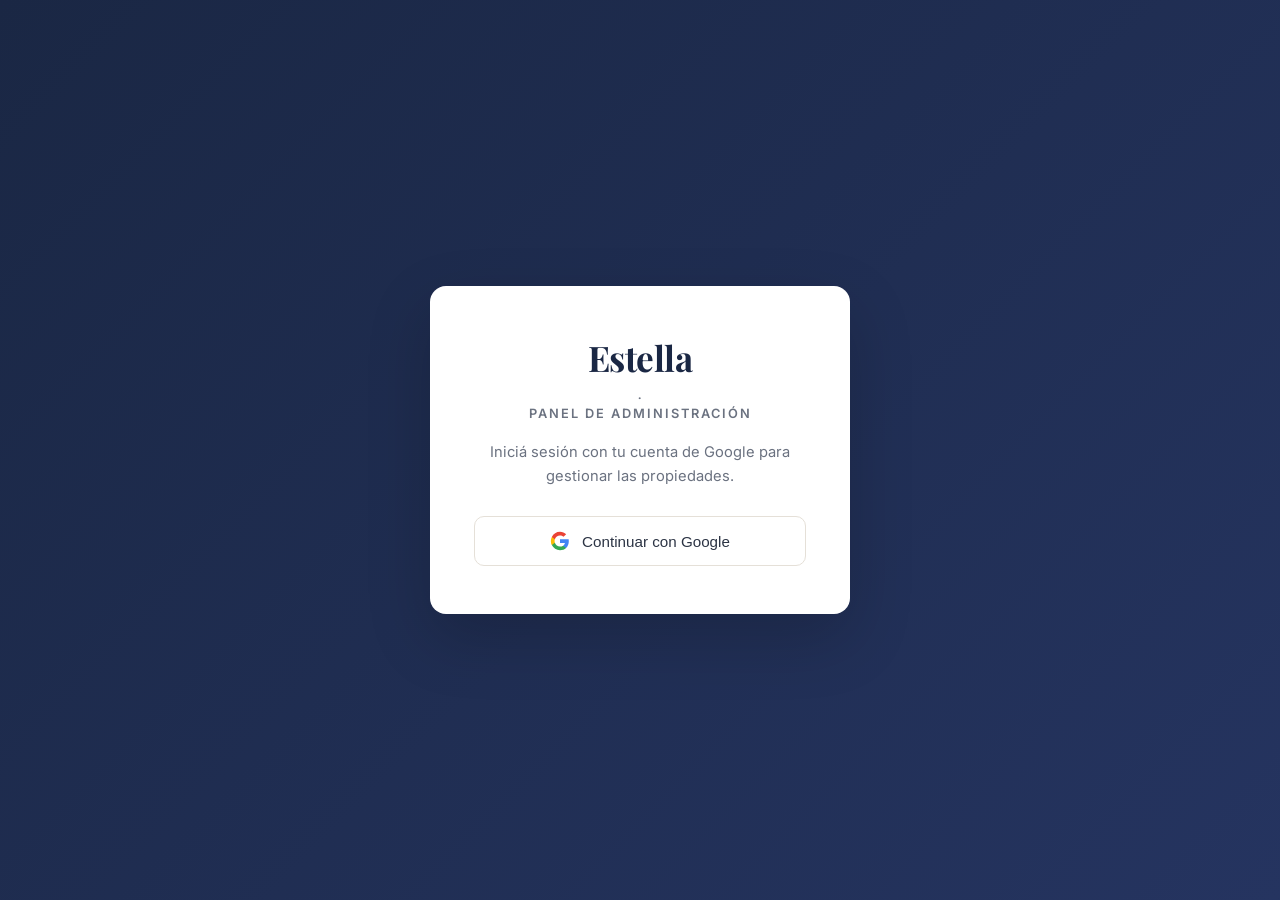
==== Admin/admin.html @ 2f1c6a8d "k" ====
<!DOCTYPE html>
<html lang="es">
<head>
    <meta charset="UTF-8">
    <meta name="viewport" content="width=device-width, initial-scale=1.0">
    <title>Panel de Administración | Estella Escribana</title>
    <link rel="stylesheet" href="admin.css">
    <link href="https://fonts.googleapis.com/css2?family=Playfair+Display:wght@400;600&family=Inter:wght@300;400;500;600&display=swap" rel="stylesheet">
</head>
<body>

    <!-- ===== PANTALLA DE LOGIN ===== -->
    <div id="login-screen" class="login-screen">
        <div class="login-card">
            <div class="login-logo">
                <h1>Estella<span class="accent">.</span></h1>
                <span>Panel de Administración</span>
            </div>
            <p class="login-desc">Iniciá sesión con tu cuenta de Google para gestionar las propiedades.</p>
            <button id="google-login-btn" class="google-btn">
                <svg width="20" height="20" viewBox="0 0 24 24">
                    <path fill="#4285F4" d="M22.56 12.25c0-.78-.07-1.53-.2-2.25H12v4.26h5.92c-.26 1.37-1.04 2.53-2.21 3.31v2.77h3.57c2.08-1.92 3.28-4.74 3.28-8.09z"/>
                    <path fill="#34A853" d="M12 23c2.97 0 5.46-.98 7.28-2.66l-3.57-2.77c-.98.66-2.23 1.06-3.71 1.06-2.86 0-5.29-1.93-6.16-4.53H2.18v2.84C3.99 20.53 7.7 23 12 23z"/>
                    <path fill="#FBBC05" d="M5.84 14.09c-.22-.66-.35-1.36-.35-2.09s.13-1.43.35-2.09V7.07H2.18C1.43 8.55 1 10.22 1 12s.43 3.45 1.18 4.93l2.85-2.22.81-.62z"/>
                    <path fill="#EA4335" d="M12 5.38c1.62 0 3.06.56 4.21 1.64l3.15-3.15C17.45 2.09 14.97 1 12 1 7.7 1 3.99 3.47 2.18 7.07l3.66 2.84c.87-2.6 3.3-4.53 6.16-4.53z"/>
                </svg>
                Continuar con Google
            </button>
            <p id="login-error" class="login-error hidden"></p>
        </div>
    </div>

    <!-- ===== PANEL ADMIN ===== -->
    <div id="admin-panel" class="admin-panel hidden">

        <header class="admin-header">
            <div class="admin-header-brand">
                <h1>Estella<span class="accent">.</span></h1>
                <span class="admin-label">Admin</span>
            </div>
            <div class="admin-header-user">
                <img id="user-photo" src="" alt="" class="user-avatar">
                <span id="user-name"></span>
                <button id="logout-btn" class="btn-sm-outline">Salir</button>
            </div>
        </header>

        <main class="admin-main">
            <div class="admin-toolbar">
                <div>
                    <h2>Propiedades</h2>
                    <p id="prop-count-text" class="prop-count-text">Cargando...</p>
                </div>
                <button id="add-btn" class="btn-primary">+ Nueva propiedad</button>
            </div>

            <div id="props-grid" class="props-grid"></div>

            <div id="empty-state" class="empty-state hidden">
                <div class="empty-icon">🏠</div>
                <h3>No hay propiedades aún</h3>
                <p>Hacé click en "Nueva propiedad" para agregar la primera.</p>
            </div>

            <div id="loading-state" class="loading-state">
                <div class="spinner"></div>
                <p>Cargando...</p>
            </div>
        </main>
    </div>

    <!-- ===== MODAL ADD/EDIT ===== -->
    <div id="modal" class="modal hidden">
        <div class="modal-overlay" id="modal-overlay"></div>
        <div class="modal-box">

            <div class="modal-head">
                <h3 id="modal-title">Nueva propiedad</h3>
                <button class="modal-close" id="modal-close">✕</button>
            </div>

            <div class="modal-body">
                <form id="prop-form" autocomplete="off">
                    <input type="hidden" id="f-id">

                    <div class="form-row">
                        <div class="form-field">
                            <label for="f-titulo">Título *</label>
                            <input id="f-titulo" type="text" placeholder="Ej: Casa 3 dorm. — Pocitos" required>
                        </div>
                        <div class="form-field">
                            <label for="f-precio">Precio *</label>
                            <input id="f-precio" type="text" placeholder="Ej: USD 185.000" required>
                        </div>
                    </div>

                    <div class="form-row">
                        <div class="form-field">
                            <label for="f-tipo">Tipo *</label>
                            <select id="f-tipo" required>
                                <option value="">— Seleccionar —</option>
                                <option value="casa">Casa</option>
                                <option value="departamento">Departamento</option>
                                <option value="terreno">Terreno</option>
                                <option value="local">Local comercial</option>
                            </select>
                        </div>
                        <div class="form-field">
                            <label for="f-operacion">Operación *</label>
                            <select id="f-operacion" required>
                                <option value="">— Seleccionar —</option>
                                <option value="Venta">Venta</option>
                                <option value="Alquiler">Alquiler</option>
                                <option value="Alquiler temporal">Alquiler temporal</option>
                            </select>
                        </div>
                    </div>

                    <div class="form-row form-row-3">
                        <div class="form-field">
                            <label for="f-dorm">Dormitorios</label>
                            <input id="f-dorm" type="number" min="0" placeholder="3">
                        </div>
                        <div class="form-field">
                            <label for="f-metros">Metros ²</label>
                            <input id="f-metros" type="number" min="0" placeholder="120">
                        </div>
                        <div class="form-field">
                            <label for="f-ubicacion">Ubicación *</label>
                            <input id="f-ubicacion" type="text" placeholder="Pocitos, Montevideo" required>
                        </div>
                    </div>

                    <div class="form-field">
                        <label for="f-desc">Descripción</label>
                        <textarea id="f-desc" rows="3" placeholder="Descripción de la propiedad..."></textarea>
                    </div>

                    <div class="form-field">
                        <label>Imágenes</label>
                        <div class="upload-area" id="upload-area">
                            <input type="file" id="f-images" accept="image/*" multiple>
                            <span class="upload-icon">📷</span>
                            <span>Hacé click o arrastrá imágenes aquí</span>
                            <small>JPG, PNG, WebP — máx. 10 MB por imagen</small>
                        </div>
                        <div id="img-preview" class="img-preview"></div>
                    </div>

                    <div class="form-field">
                        <label class="check-label">
                            <input id="f-activa" type="checkbox" checked>
                            <span>Propiedad visible en el sitio</span>
                        </label>
                    </div>
                </form>
            </div>

            <div class="modal-foot">
                <button id="btn-cancel" class="btn-outline">Cancelar</button>
                <button id="btn-save" class="btn-primary">
                    <span id="save-text">Guardar propiedad</span>
                    <span id="save-spinner" class="hidden">Guardando...</span>
                </button>
            </div>
        </div>
    </div>

    <!-- ===== TOAST ===== -->
    <div id="toast" class="toast hidden"></div>

    <script type="module" src="admin.js"></script>
</body>
</html>
---- Admin/admin.css ----
/* ===== ADMIN PANEL CSS ===== */
:root {
    --primary:    #1a2744;
    --gold:       #c9a84c;
    --gold-light: #e2c06a;
    --cream:      #f5f0e8;
    --cream-light:#faf7f2;
    --white:      #ffffff;
    --text:       #2c3444;
    --text-light: #6b7280;
    --border:     #e5e0d8;
    --shadow:     rgba(26,39,68,0.08);
    --shadow-md:  rgba(26,39,68,0.16);
    --danger:     #dc2626;
    --success:    #16a34a;
}

*, *::before, *::after { box-sizing: border-box; margin: 0; padding: 0; }

body {
    font-family: 'Inter', sans-serif;
    background: var(--cream-light);
    color: var(--text);
    min-height: 100vh;
}

.hidden { display: none !important; }
.accent { color: var(--gold); }

/* ===== LOGIN ===== */
.login-screen {
    min-height: 100vh;
    display: flex;
    align-items: center;
    justify-content: center;
    background: linear-gradient(135deg, var(--primary) 0%, #253460 100%);
    padding: 20px;
}

.login-card {
    background: var(--white);
    border-radius: 16px;
    padding: 48px 44px;
    max-width: 420px;
    width: 100%;
    box-shadow: 0 24px 64px rgba(0,0,0,0.18);
    text-align: center;
}

.login-logo h1 {
    font-family: 'Playfair Display', serif;
    font-size: 2.2rem;
    color: var(--primary);
    letter-spacing: -0.5px;
}

.login-logo span {
    display: block;
    font-size: 0.8rem;
    font-weight: 600;
    letter-spacing: 2px;
    text-transform: uppercase;
    color: var(--text-light);
    margin-top: 4px;
}

.login-desc {
    font-size: 0.92rem;
    color: var(--text-light);
    margin: 20px 0 28px;
    line-height: 1.6;
}

.google-btn {
    display: flex;
    align-items: center;
    justify-content: center;
    gap: 12px;
    width: 100%;
    padding: 14px 24px;
    background: var(--white);
    border: 1.5px solid var(--border);
    border-radius: 10px;
    font-size: 0.95rem;
    font-weight: 500;
    color: var(--text);
    cursor: pointer;
    transition: background 0.2s, border-color 0.2s, box-shadow 0.2s;
}

.google-btn:hover {
    background: var(--cream-light);
    border-color: var(--primary);
    box-shadow: 0 4px 16px var(--shadow);
}

.login-error {
    margin-top: 16px;
    font-size: 0.85rem;
    color: var(--danger);
    background: #fef2f2;
    border: 1px solid #fecaca;
    border-radius: 8px;
    padding: 10px 14px;
}

/* ===== ADMIN PANEL ===== */
.admin-panel { min-height: 100vh; }

.admin-header {
    position: sticky;
    top: 0;
    z-index: 100;
    background: var(--primary);
    padding: 0 32px;
    height: 64px;
    display: flex;
    align-items: center;
    justify-content: space-between;
    box-shadow: 0 2px 16px rgba(0,0,0,0.2);
}

.admin-header-brand {
    display: flex;
    align-items: center;
    gap: 12px;
}

.admin-header-brand h1 {
    font-family: 'Playfair Display', serif;
    font-size: 1.5rem;
    color: var(--white);
}

.admin-label {
    font-size: 0.7rem;
    font-weight: 600;
    letter-spacing: 2px;
    text-transform: uppercase;
    color: rgba(255,255,255,0.5);
    border-left: 1px solid rgba(255,255,255,0.2);
    padding-left: 12px;
}

.admin-header-user {
    display: flex;
    align-items: center;
    gap: 12px;
}

.user-avatar {
    width: 34px;
    height: 34px;
    border-radius: 50%;
    object-fit: cover;
    border: 2px solid rgba(255,255,255,0.3);
}

#user-name {
    font-size: 0.88rem;
    color: rgba(255,255,255,0.85);
}

.btn-sm-outline {
    padding: 6px 14px;
    font-size: 0.82rem;
    font-weight: 500;
    background: transparent;
    border: 1px solid rgba(255,255,255,0.35);
    border-radius: 7px;
    color: rgba(255,255,255,0.85);
    cursor: pointer;
    transition: background 0.2s, border-color 0.2s;
}
.btn-sm-outline:hover {
    background: rgba(255,255,255,0.1);
    border-color: rgba(255,255,255,0.6);
}

/* ===== MAIN ===== */
.admin-main {
    max-width: 1200px;
    margin: 0 auto;
    padding: 40px 32px 80px;
}

.admin-toolbar {
    display: flex;
    align-items: flex-end;
    justify-content: space-between;
    margin-bottom: 32px;
}

.admin-toolbar h2 {
    font-family: 'Playfair Display', serif;
    font-size: 1.8rem;
    color: var(--primary);
}

.prop-count-text {
    font-size: 0.85rem;
    color: var(--text-light);
    margin-top: 4px;
}

/* ===== BUTTONS ===== */
.btn-primary {
    padding: 11px 22px;
    background: var(--gold);
    border: none;
    border-radius: 9px;
    font-size: 0.92rem;
    font-weight: 600;
    color: var(--primary);
    cursor: pointer;
    transition: background 0.2s, transform 0.15s, box-shadow 0.2s;
}
.btn-primary:hover {
    background: var(--gold-light);
    transform: translateY(-1px);
    box-shadow: 0 6px 20px rgba(201,168,76,0.3);
}
.btn-primary:disabled {
    opacity: 0.6;
    cursor: not-allowed;
    transform: none;
}

.btn-outline {
    padding: 11px 22px;
    background: transparent;
    border: 1.5px solid var(--border);
    border-radius: 9px;
    font-size: 0.92rem;
    font-weight: 500;
    color: var(--text);
    cursor: pointer;
    transition: border-color 0.2s, background 0.2s;
}
.btn-outline:hover {
    border-color: var(--primary);
    background: var(--cream);
}

/* ===== PROPERTY GRID ===== */
.props-grid {
    display: grid;
    grid-template-columns: repeat(auto-fill, minmax(300px, 1fr));
    gap: 24px;
}

.admin-card {
    background: var(--white);
    border-radius: 14px;
    overflow: hidden;
    box-shadow: 0 2px 12px var(--shadow);
    border: 1px solid var(--border);
    transition: transform 0.25s, box-shadow 0.25s;
}
.admin-card:hover {
    transform: translateY(-4px);
    box-shadow: 0 12px 36px var(--shadow-md);
}

.admin-card-img {
    height: 180px;
    background: var(--cream);
    background-size: cover;
    background-position: center;
    position: relative;
    display: flex;
    align-items: center;
    justify-content: center;
}

.no-img {
    font-size: 0.78rem;
    color: var(--text-light);
    letter-spacing: 1px;
}

.admin-badge {
    position: absolute;
    top: 12px;
    right: 12px;
    padding: 4px 10px;
    border-radius: 20px;
    font-size: 0.72rem;
    font-weight: 700;
    letter-spacing: 0.5px;
    text-transform: uppercase;
}
.badge-active   { background: #dcfce7; color: #15803d; }
.badge-inactive { background: #fef3c7; color: #92400e; }

.admin-card-body {
    padding: 18px 20px 14px;
}

.admin-card-tipo {
    font-size: 0.72rem;
    font-weight: 600;
    letter-spacing: 1px;
    text-transform: uppercase;
    color: var(--gold);
    margin-bottom: 6px;
}

.admin-card-body h3 {
    font-family: 'Playfair Display', serif;
    font-size: 1.05rem;
    color: var(--primary);
    margin-bottom: 6px;
    line-height: 1.3;
}

.admin-card-price {
    font-size: 1rem;
    font-weight: 600;
    color: var(--primary);
    margin-bottom: 4px;
}

.admin-card-loc {
    font-size: 0.82rem;
    color: var(--text-light);
}

.admin-card-actions {
    display: flex;
    gap: 8px;
    padding: 14px 20px 18px;
    border-top: 1px solid var(--border);
}

.btn-edit, .btn-delete {
    flex: 1;
    padding: 8px;
    border: 1.5px solid var(--border);
    border-radius: 8px;
    font-size: 0.82rem;
    font-weight: 500;
    cursor: pointer;
    transition: background 0.2s, border-color 0.2s;
    background: transparent;
    color: var(--text);
}
.btn-edit:hover   { background: var(--cream); border-color: var(--primary); }
.btn-delete:hover { background: #fef2f2; border-color: var(--danger); color: var(--danger); }

/* ===== EMPTY & LOADING STATES ===== */
.empty-state {
    text-align: center;
    padding: 80px 20px;
    color: var(--text-light);
}
.empty-icon { font-size: 3rem; margin-bottom: 16px; }
.empty-state h3 { font-family: 'Playfair Display', serif; font-size: 1.4rem; color: var(--primary); margin-bottom: 8px; }

.loading-state {
    text-align: center;
    padding: 80px 20px;
    color: var(--text-light);
}
.spinner {
    width: 36px; height: 36px;
    border: 3px solid var(--border);
    border-top-color: var(--gold);
    border-radius: 50%;
    animation: spin 0.8s linear infinite;
    margin: 0 auto 16px;
}
@keyframes spin { to { transform: rotate(360deg); } }

/* ===== MODAL ===== */
.modal {
    position: fixed;
    inset: 0;
    z-index: 200;
    display: flex;
    align-items: flex-start;
    justify-content: center;
    padding: 24px 16px;
    overflow-y: auto;
}

.modal-overlay {
    position: fixed;
    inset: 0;
    background: rgba(10,20,40,0.55);
    backdrop-filter: blur(4px);
}

.modal-box {
    position: relative;
    z-index: 1;
    background: var(--white);
    border-radius: 16px;
    width: 100%;
    max-width: 760px;
    box-shadow: 0 32px 80px rgba(0,0,0,0.22);
    margin: auto;
}

.modal-head {
    display: flex;
    align-items: center;
    justify-content: space-between;
    padding: 24px 28px;
    border-bottom: 1px solid var(--border);
}
.modal-head h3 {
    font-family: 'Playfair Display', serif;
    font-size: 1.3rem;
    color: var(--primary);
}
.modal-close {
    width: 32px; height: 32px;
    border: none;
    background: var(--cream);
    border-radius: 50%;
    font-size: 0.85rem;
    cursor: pointer;
    color: var(--text-light);
    display: flex; align-items: center; justify-content: center;
    transition: background 0.2s;
}
.modal-close:hover { background: var(--border); }

.modal-body {
    padding: 28px;
    max-height: 70vh;
    overflow-y: auto;
}

.modal-foot {
    display: flex;
    gap: 12px;
    justify-content: flex-end;
    padding: 20px 28px;
    border-top: 1px solid var(--border);
}

/* ===== FORM ===== */
.form-row {
    display: grid;
    grid-template-columns: 1fr 1fr;
    gap: 16px;
    margin-bottom: 18px;
}
.form-row-3 { grid-template-columns: 1fr 1fr 1fr; }

.form-field {
    display: flex;
    flex-direction: column;
    gap: 6px;
    margin-bottom: 18px;
}
.form-field label {
    font-size: 0.82rem;
    font-weight: 600;
    color: var(--text);
    letter-spacing: 0.3px;
}
.form-field input,
.form-field select,
.form-field textarea {
    padding: 10px 14px;
    border: 1.5px solid var(--border);
    border-radius: 9px;
    font-family: 'Inter', sans-serif;
    font-size: 0.9rem;
    color: var(--text);
    background: var(--white);
    transition: border-color 0.2s, box-shadow 0.2s;
    outline: none;
}
.form-field input:focus,
.form-field select:focus,
.form-field textarea:focus {
    border-color: var(--gold);
    box-shadow: 0 0 0 3px rgba(201,168,76,0.12);
}
.form-field textarea { resize: vertical; }

.check-label {
    display: flex;
    align-items: center;
    gap: 10px;
    cursor: pointer;
    font-size: 0.9rem;
    color: var(--text);
}
.check-label input[type="checkbox"] {
    width: 18px; height: 18px;
    accent-color: var(--gold);
    cursor: pointer;
}

/* ===== IMAGE UPLOAD ===== */
.upload-area {
    position: relative;
    border: 2px dashed var(--border);
    border-radius: 12px;
    padding: 28px 20px;
    text-align: center;
    cursor: pointer;
    transition: border-color 0.2s, background 0.2s;
    background: var(--cream-light);
    display: flex;
    flex-direction: column;
    align-items: center;
    gap: 6px;
    margin-bottom: 16px;
}
.upload-area:hover, .upload-area.drag-over {
    border-color: var(--gold);
    background: rgba(201,168,76,0.05);
}
.upload-area input[type="file"] {
    position: absolute;
    inset: 0;
    opacity: 0;
    cursor: pointer;
    width: 100%;
    height: 100%;
    border: none;
    padding: 0;
}
.upload-icon { font-size: 1.8rem; }
.upload-area span { font-size: 0.9rem; color: var(--text); }
.upload-area small { font-size: 0.78rem; color: var(--text-light); }

.img-preview {
    display: flex;
    flex-wrap: wrap;
    gap: 10px;
    margin-top: 4px;
}

.img-thumb {
    position: relative;
    width: 100px;
    height: 80px;
    border-radius: 8px;
    overflow: hidden;
    border: 2px solid var(--border);
}
.img-thumb img {
    width: 100%;
    height: 100%;
    object-fit: cover;
}
.img-thumb--new { border-color: var(--gold); }

.img-remove {
    position: absolute;
    top: 4px; right: 4px;
    width: 20px; height: 20px;
    border-radius: 50%;
    background: rgba(220,38,38,0.85);
    border: none;
    color: white;
    font-size: 0.65rem;
    cursor: pointer;
    display: flex; align-items: center; justify-content: center;
    line-height: 1;
}
.img-main, .img-new-label {
    position: absolute;
    bottom: 0; left: 0; right: 0;
    font-size: 0.65rem;
    font-weight: 600;
    text-align: center;
    padding: 2px;
    text-transform: uppercase;
    letter-spacing: 0.5px;
}
.img-main      { background: rgba(26,39,68,0.75); color: #fff; }
.img-new-label { background: rgba(201,168,76,0.85); color: var(--primary); }

/* ===== TOAST ===== */
.toast {
    position: fixed;
    bottom: 28px;
    left: 50%;
    transform: translateX(-50%);
    z-index: 300;
    padding: 12px 24px;
    border-radius: 10px;
    font-size: 0.9rem;
    font-weight: 500;
    box-shadow: 0 8px 32px rgba(0,0,0,0.18);
    animation: toastIn 0.3s ease;
}
.toast-success { background: #16a34a; color: #fff; }
.toast-error   { background: #dc2626; color: #fff; }

@keyframes toastIn {
    from { opacity: 0; transform: translateX(-50%) translateY(16px); }
    to   { opacity: 1; transform: translateX(-50%) translateY(0); }
}

/* ===== ERROR MSG ===== */
.error-msg {
    text-align: center;
    padding: 40px;
    color: var(--danger);
    background: #fef2f2;
    border-radius: 12px;
    border: 1px solid #fecaca;
}

/* ===== RESPONSIVE ===== */
@media (max-width: 600px) {
    .admin-main    { padding: 24px 16px 60px; }
    .admin-toolbar { flex-direction: column; align-items: flex-start; gap: 16px; }
    .form-row      { grid-template-columns: 1fr; }
    .form-row-3    { grid-template-columns: 1fr; }
    .modal-body    { padding: 20px 16px; }
    .modal-head,
    .modal-foot    { padding: 16px; }
    #user-name     { display: none; }
}
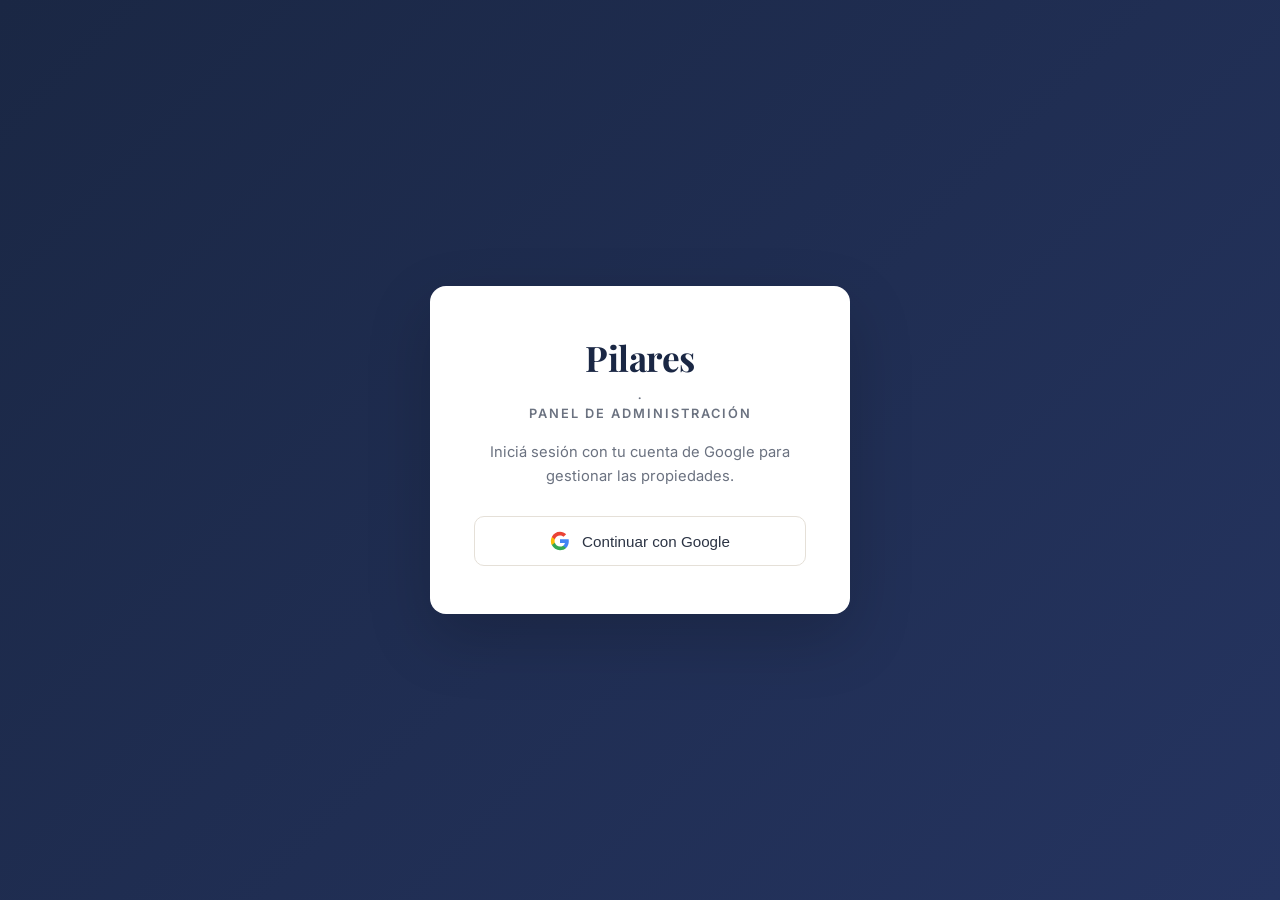
==== commit c5ca4e42: "s" ====
--- a/Admin/admin.html
+++ b/Admin/admin.html
@@ -13,7 +13,7 @@
     <div id="login-screen" class="login-screen">
         <div class="login-card">
             <div class="login-logo">
-                <h1>Estella<span class="accent">.</span></h1>
+                <h1>Pilares<span class="accent">.</span></h1>
                 <span>Panel de Administración</span>
             </div>
             <p class="login-desc">Iniciá sesión con tu cuenta de Google para gestionar las propiedades.</p>
@@ -35,7 +35,7 @@
 
         <header class="admin-header">
             <div class="admin-header-brand">
-                <h1>Estella<span class="accent">.</span></h1>
+                <h1>Pilares<span class="accent">.</span></h1>
                 <span class="admin-label">Admin</span>
             </div>
             <div class="admin-header-user">
